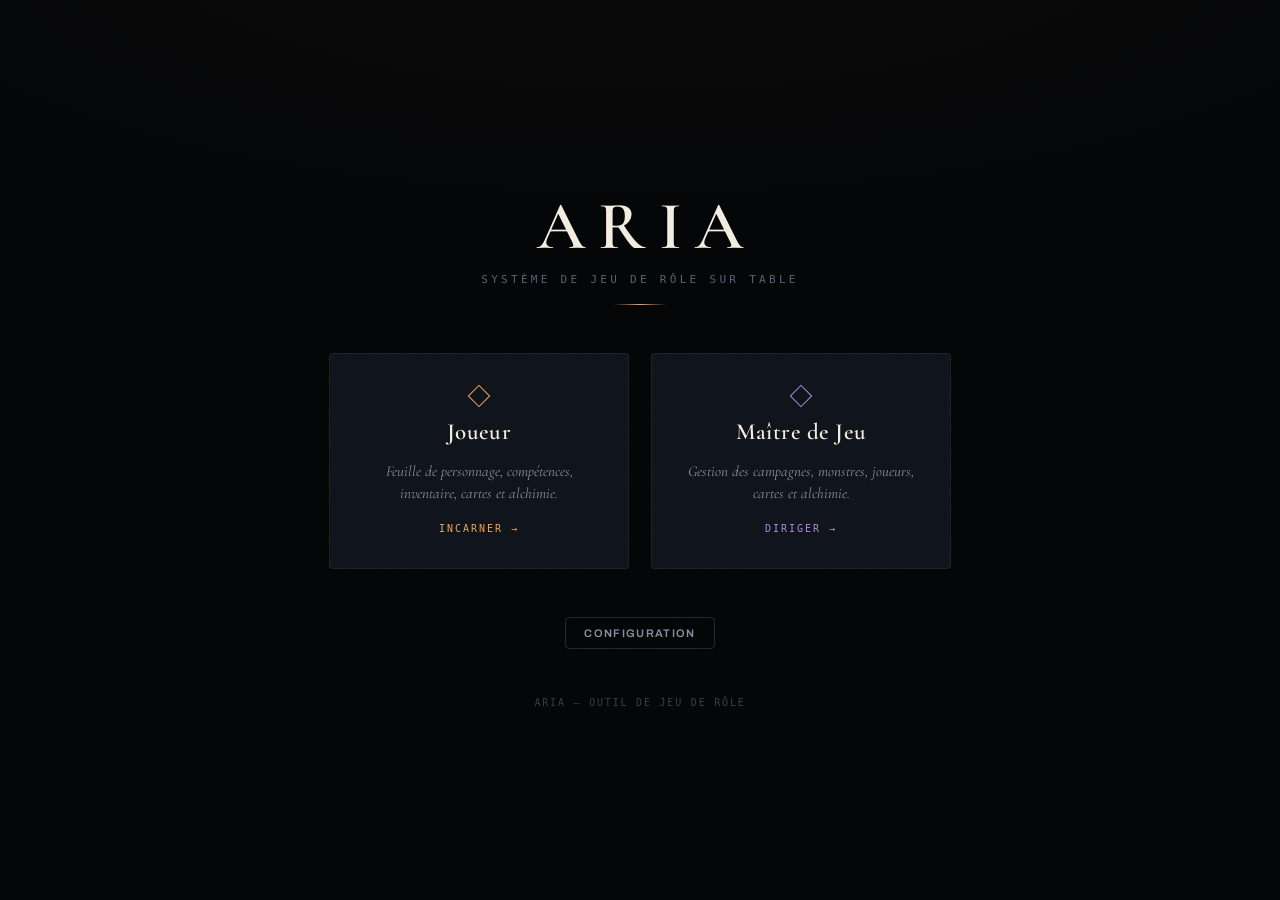
==== index.html @ 82f81d23 "feat: mirror Aria project" ====
<!DOCTYPE html>
<html lang="fr">
<head>
    <meta charset="UTF-8">
    <meta name="viewport" content="width=device-width, initial-scale=1.0">
    <title>ARIA</title>
    <link rel="icon" type="image/svg+xml" href="[data-uri]">
    <link rel="preconnect" href="https://fonts.googleapis.com">
    <link rel="preconnect" href="https://fonts.gstatic.com" crossorigin>
    <link href="https://fonts.googleapis.com/css2?family=Cormorant+Garamond:ital,wght@0,500;0,600;0,700;1,500;1,600&family=Archivo:wght@400;500;600;700;800&display=swap" rel="stylesheet">
    <style>
        *, *::before, *::after { box-sizing: border-box; margin: 0; padding: 0; }

        :root {
            --ink:#050608; --bg:#0b0e13; --panel:#10141b; --raise:#161b25;
            --line:rgba(150,168,200,.10); --line2:rgba(150,168,200,.20);
            --text:#e8ebf1; --warm:#f3ede1; --dim:#868f9f; --faint:#586273;
            --ember:#eca456; --ember2:#f6c07e; --embersoft:rgba(236,164,86,.12);
            --violet:#a98bdd; --violet2:#c4aef0; --violetsoft:rgba(169,139,221,.12);
            --field:rgba(0,0,0,.30);
            --frameShadow:rgba(0,0,0,.9);
            --pageGlow:rgba(236,164,86,.04);
            --radius: 4px;
        }

        html, body {
            height: 100%;
            background:
                radial-gradient(120% 60% at 50% -10%, var(--pageGlow), transparent 55%),
                var(--ink);
            color: var(--text);
        }

        body {
            font-family: 'Archivo', sans-serif;
            display: flex;
            flex-direction: column;
            align-items: center;
            justify-content: center;
            min-height: 100vh;
            padding: 32px 16px;
            gap: 48px;
            -webkit-font-smoothing: antialiased;
        }

        /* Film-grain material overlay */
        body::after {
            content: '';
            position: fixed;
            inset: 0;
            z-index: 9999;
            pointer-events: none;
            opacity: .05;
            mix-blend-mode: soft-light;
            background-image: url("data:image/svg+xml,%3Csvg xmlns='http://www.w3.org/2000/svg' width='160' height='160'%3E%3Cfilter id='n'%3E%3CfeTurbulence type='fractalNoise' baseFrequency='0.85' numOctaves='2' stitchTiles='stitch'/%3E%3C/filter%3E%3Crect width='100%25' height='100%25' filter='url(%23n)'/%3E%3C/svg%3E");
        }

        /* ── Header ── */
        .header {
            display: flex;
            flex-direction: column;
            align-items: center;
            gap: 12px;
            text-align: center;
        }

        .brand {
            font-family: 'Cormorant Garamond', serif;
            font-weight: 600;
            font-size: clamp(40px, 8vw, 68px);
            color: var(--warm);
            letter-spacing: .2em;
            text-indent: .2em;
            line-height: 1;
        }

        .tagline {
            font-family: ui-monospace, Menlo, monospace;
            font-size: 11px;
            letter-spacing: .3em;
            text-transform: uppercase;
            color: var(--faint);
        }

        .divider {
            width: 54px;
            height: 1px;
            background: linear-gradient(to right, transparent, var(--ember), transparent);
            margin-top: 6px;
        }

        /* ── Cards ── */
        .cards {
            display: flex;
            gap: 22px;
            flex-wrap: wrap;
            justify-content: center;
            width: 100%;
            max-width: 680px;
        }

        .card {
            flex: 1;
            min-width: 240px;
            max-width: 300px;
            display: flex;
            flex-direction: column;
            align-items: center;
            gap: 14px;
            padding: 34px 28px;
            background: var(--panel);
            border: 1px solid var(--line);
            border-radius: var(--radius);
            text-decoration: none;
            transition: transform .2s, border-color .2s;
            position: relative;
            overflow: hidden;
        }

        .card:hover { transform: translateY(-3px); }
        .card-player:hover { border-color: rgba(236,164,86,.4); }
        .card-gm:hover     { border-color: rgba(169,139,221,.4); }

        /* diamond mark (replaces emoji) */
        .card-icon {
            width: 16px;
            height: 16px;
            transform: rotate(45deg);
            border: 1.5px solid var(--ember);
            line-height: 0;
            font-size: 0;
        }
        .card-gm .card-icon { border-color: var(--violet); }

        .card-title {
            font-family: 'Cormorant Garamond', serif;
            font-size: 23px;
            font-weight: 600;
            letter-spacing: .02em;
            color: var(--warm);
        }

        .card-desc {
            font-family: 'Cormorant Garamond', serif;
            font-style: italic;
            font-size: 15px;
            color: var(--dim);
            text-align: center;
            line-height: 1.5;
        }

        .card-badge {
            font-family: ui-monospace, Menlo, monospace;
            font-size: 10px;
            letter-spacing: .2em;
            text-transform: uppercase;
            margin-top: 4px;
        }
        .card-player .card-badge { color: var(--ember); }
        .card-gm     .card-badge { color: var(--violet); }

        /* ── Footer ── */
        .footer {
            font-family: ui-monospace, Menlo, monospace;
            font-size: 10px;
            letter-spacing: .18em;
            text-transform: uppercase;
            color: var(--faint);
            opacity: .6;
            text-align: center;
        }

        /* ── Config button ── */
        .config-btn {
            background: none;
            border: 1px solid var(--line2);
            border-radius: var(--radius);
            color: var(--dim);
            font-family: 'Archivo', sans-serif;
            font-size: 11px;
            font-weight: 600;
            letter-spacing: .12em;
            text-transform: uppercase;
            padding: 9px 18px;
            cursor: pointer;
            transition: border-color .2s, color .2s;
        }
        .config-btn:hover { border-color: var(--ember); color: var(--ember2); }

        /* ── Modal ── */
        .modal-scrim {
            display: none;
            position: fixed;
            inset: 0;
            background: rgba(0,0,0,.6);
            z-index: 100;
            align-items: center;
            justify-content: center;
        }
        .modal-scrim.show { display: flex; }
        .config-modal {
            width: 100%;
            max-width: 420px;
            margin: 16px;
            border: 1px solid var(--line2);
            border-radius: 6px;
            background: var(--panel);
            padding: 26px;
            display: flex;
            flex-direction: column;
            gap: 8px;
            box-shadow: 0 30px 80px -30px var(--frameShadow);
        }
        .modal-header {
            display: flex;
            align-items: center;
            justify-content: space-between;
            margin-bottom: 10px;
        }
        .config-panel-title {
            font-family: ui-monospace, Menlo, monospace;
            font-size: 10px;
            letter-spacing: .22em;
            text-transform: uppercase;
            color: var(--faint);
        }
        .modal-close {
            background: none;
            border: none;
            color: var(--dim);
            font-size: 16px;
            cursor: pointer;
            padding: 0 4px;
            line-height: 1;
            transition: color .15s;
        }
        .modal-close:hover { color: var(--text); }
        .config-label {
            font-family: ui-monospace, Menlo, monospace;
            font-size: 9.5px;
            letter-spacing: .16em;
            text-transform: uppercase;
            color: var(--faint);
            margin-top: 10px;
        }
        .config-input {
            background: var(--field);
            border: 1px solid var(--line2);
            border-radius: 3px;
            color: var(--text);
            font-family: 'Archivo', sans-serif;
            font-size: 14px;
            padding: 9px 12px;
            width: 100%;
            transition: border-color .2s;
        }
        .config-input:focus { outline: none; border-color: var(--ember); }
        .config-save-btn {
            margin-top: 14px;
            background: var(--ember);
            border: none;
            border-radius: 3px;
            color: var(--ink);
            font-family: 'Archivo', sans-serif;
            font-size: 12px;
            font-weight: 700;
            letter-spacing: .1em;
            text-transform: uppercase;
            padding: 11px 24px;
            cursor: pointer;
            align-self: flex-end;
            transition: filter .2s;
        }
        .config-save-btn:hover { filter: brightness(1.08); }

        /* ── Light mode ── */
        body.light-mode {
            --ink:#ddd4c2; --bg:#f4efe4; --panel:#fcf9f1; --raise:#fff;
            --line:rgba(70,56,30,.13); --line2:rgba(70,56,30,.24);
            --text:#2c2820; --warm:#1b1710; --dim:#6c6353; --faint:#9c917a;
            --ember:#a9620f; --ember2:#8a4f0c; --embersoft:rgba(169,98,15,.14);
            --violet:#6a47a3; --violet2:#523784; --violetsoft:rgba(106,71,163,.13);
            --field:rgba(50,38,14,.05);
            --frameShadow:rgba(70,52,22,.16);
            --pageGlow:rgba(169,98,15,.05);
        }
    </style>
</head>
<body>

    <div class="header">
        <div class="brand">ARIA</div>
        <div class="tagline">Système de jeu de rôle sur table</div>
        <div class="divider"></div>
    </div>

    <div class="cards">
        <a class="card card-player" href="views/aria-player.html">
            <div class="card-icon"></div>
            <div class="card-title">Joueur</div>
            <p class="card-desc">Feuille de personnage, compétences, inventaire, cartes et alchimie.</p>
            <div class="card-badge">Incarner &rarr;</div>
        </a>

        <a class="card card-gm" href="views/aria-gm.html">
            <div class="card-icon"></div>
            <div class="card-title">Maître de Jeu</div>
            <p class="card-desc">Gestion des campagnes, monstres, joueurs, cartes et alchimie.</p>
            <div class="card-badge">Diriger &rarr;</div>
        </a>
    </div>

    <button class="config-btn" onclick="openConfig()">Configuration</button>

    <div class="footer">ARIA &mdash; Outil de jeu de rôle</div>

    <div class="modal-scrim" id="cfg-scrim" onclick="closeConfigOnScrim(event)">
        <div class="config-modal">
            <div class="modal-header">
                <div class="config-panel-title">Configuration</div>
                <button class="modal-close" onclick="closeConfig()">✕</button>
            </div>
            <label class="config-label">Clé Ably</label>
            <input class="config-input" id="cfg-ably" type="password" placeholder="xxxxxxxx:xxxxxxxx" />
            <label class="config-label">Clé API dddice</label>
            <input class="config-input" id="cfg-dddice-key" type="password" placeholder="Votre clé API…" />
            <label class="config-label">Room dddice</label>
            <input class="config-input" id="cfg-dddice-room" placeholder="slug ou URL complète" />
            <label class="config-label">Clé API YouTube <span style="font-size:11px;opacity:.6;">(optionnel — pour les playlists)</span></label>
            <input class="config-input" id="cfg-youtube-key" type="password" placeholder="AIzaSy…" />
            <button class="config-save-btn" id="cfg-save-btn" onclick="saveConfig()">Sauvegarder</button>
        </div>
    </div>

    <script>
        (function () {
            const cfg = JSON.parse(localStorage.getItem('aria-config') || '{}');
            if (cfg.lightMode) document.body.classList.add('light-mode');
        })();

        function openConfig() {
            const cfg = JSON.parse(localStorage.getItem('aria-config') || '{}');
            document.getElementById('cfg-ably').value        = cfg.ablyKey       || '';
            document.getElementById('cfg-dddice-key').value  = cfg.dddiceKey     || '';
            document.getElementById('cfg-dddice-room').value = cfg.dddiceRoom    || '';
            document.getElementById('cfg-youtube-key').value = cfg.youtubeApiKey || '';
            document.getElementById('cfg-scrim').classList.add('show');
        }

        function closeConfig() {
            document.getElementById('cfg-scrim').classList.remove('show');
        }

        function closeConfigOnScrim(e) {
            if (e.target === document.getElementById('cfg-scrim')) closeConfig();
        }

        function saveConfig() {
            const cfg = JSON.parse(localStorage.getItem('aria-config') || '{}');
            cfg.ablyKey       = document.getElementById('cfg-ably').value.trim();
            cfg.dddiceKey     = document.getElementById('cfg-dddice-key').value.trim();
            cfg.dddiceRoom    = document.getElementById('cfg-dddice-room').value.trim();
            cfg.youtubeApiKey = document.getElementById('cfg-youtube-key').value.trim();
            localStorage.setItem('aria-config', JSON.stringify(cfg));
            const btn = document.getElementById('cfg-save-btn');
            btn.textContent = 'Sauvegardé ✓';
            setTimeout(() => { btn.textContent = 'Sauvegarder'; closeConfig(); }, 1200);
        }

        window.addEventListener('storage', e => {
            if (e.key !== 'aria-config') return;
            const cfg = JSON.parse(e.newValue || '{}');
            document.body.classList.toggle('light-mode', !!cfg.lightMode);
        });
    </script>
    <script src="js/aria-supabase.js"></script>
</body>
</html>
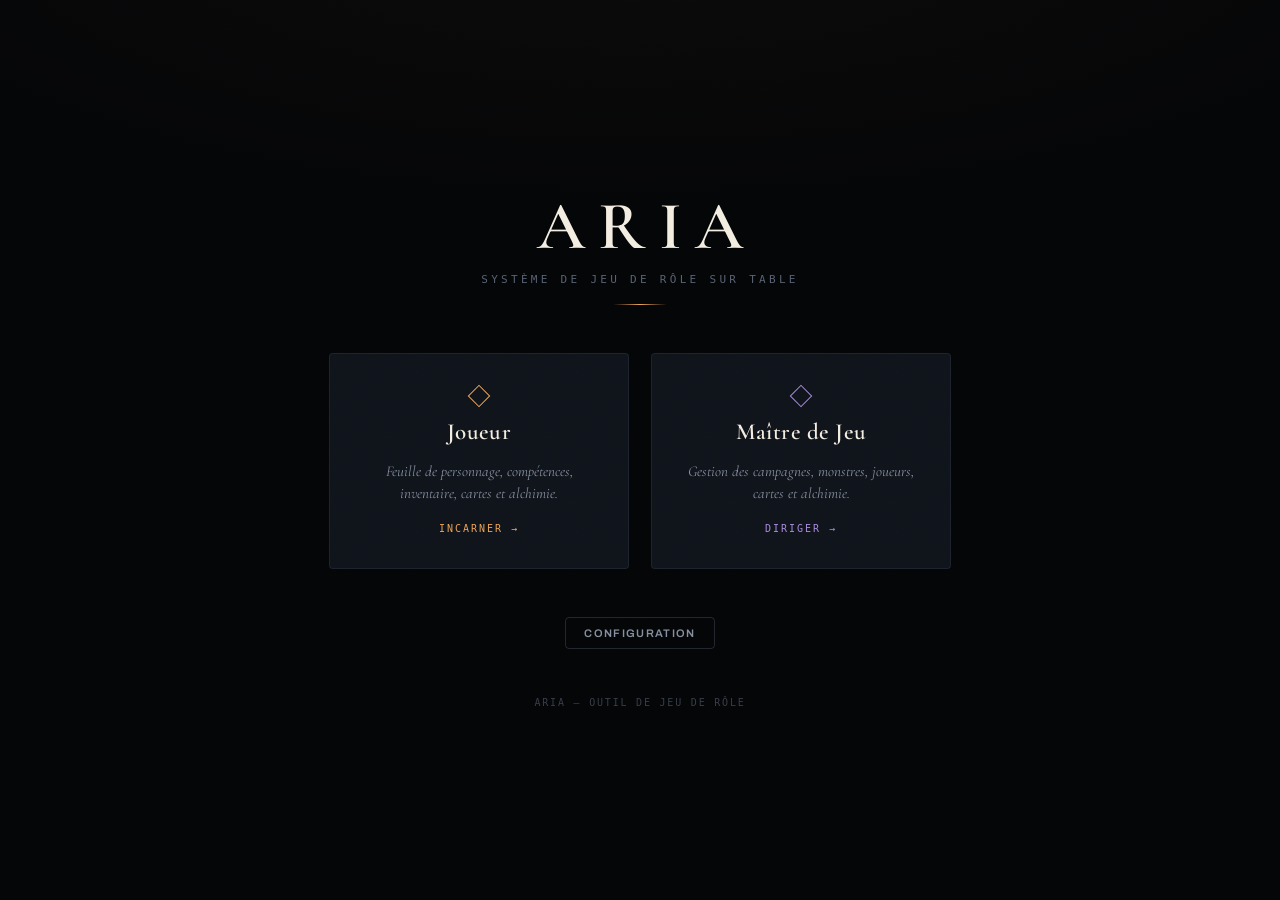
==== commit 165d030d: "feat: balisage SEO sur la page d'accueil Aucun changement visuel : la page d'accueil reste l'applica" ====
--- a/index.html
+++ b/index.html
@@ -3,7 +3,33 @@
 <head>
     <meta charset="UTF-8">
     <meta name="viewport" content="width=device-width, initial-scale=1.0">
-    <title>ARIA</title>
+
+    <!-- ── SEO : remplacez aria-jdr.fr par votre domaine dans TOUTES les URL absolues ── -->
+    <title>ARIA Table — feuille de personnage, écran de MJ et overlay OBS</title>
+    <meta name="description" content="Table virtuelle gratuite pour le jeu de rôle ARIA : feuille de personnage, écran de Maître de Jeu, jets de dés partagés, webcams et overlay OBS. Sans installation.">
+    <link rel="canonical" href="https://aria-jdr.fr/">
+    <meta name="robots" content="index, follow, max-image-preview:large, max-snippet:-1">
+    <meta name="author" content="Mathieu Chateigner">
+    <meta name="theme-color" content="#050608" media="(prefers-color-scheme: dark)">
+    <meta name="theme-color" content="#f7f4ee" media="(prefers-color-scheme: light)">
+    <link rel="alternate" hreflang="fr" href="https://aria-jdr.fr/">
+    <link rel="alternate" hreflang="x-default" href="https://aria-jdr.fr/">
+
+    <meta property="og:type" content="website">
+    <meta property="og:locale" content="fr_FR">
+    <meta property="og:site_name" content="ARIA Table">
+    <meta property="og:title" content="ARIA Table — la table virtuelle du jeu de rôle ARIA">
+    <meta property="og:description" content="Feuille de personnage, écran de MJ, jets de dés en direct, webcams et overlay OBS. Gratuit, sans installation, dans le navigateur.">
+    <meta property="og:url" content="https://aria-jdr.fr/">
+    <meta property="og:image" content="https://aria-jdr.fr/og-image.png">
+    <meta property="og:image:width" content="1200">
+    <meta property="og:image:height" content="630">
+    <meta property="og:image:alt" content="L'écran de Maître de Jeu d'ARIA Table avec les fiches des joueurs et leurs webcams.">
+
+    <meta name="twitter:card" content="summary_large_image">
+    <meta name="twitter:title" content="ARIA Table — la table virtuelle du jeu de rôle ARIA">
+    <meta name="twitter:description" content="Feuille de personnage, écran de MJ, jets de dés en direct, webcams et overlay OBS. Gratuit, sans installation.">
+    <meta name="twitter:image" content="https://aria-jdr.fr/og-image.png">
     <link rel="icon" type="image/svg+xml" href="[data-uri]">
     <link rel="preconnect" href="https://fonts.googleapis.com">
     <link rel="preconnect" href="https://fonts.gstatic.com" crossorigin>
@@ -57,6 +83,7 @@
 
         /* ── Header ── */
         .header {
+            position: relative;
             display: flex;
             flex-direction: column;
             align-items: center;
@@ -91,6 +118,7 @@
 
         /* ── Cards ── */
         .cards {
+            position: relative;
             display: flex;
             gap: 22px;
             flex-wrap: wrap;
@@ -161,6 +189,7 @@
 
         /* ── Footer ── */
         .footer {
+            position: relative;
             font-family: ui-monospace, Menlo, monospace;
             font-size: 10px;
             letter-spacing: .18em;
@@ -172,6 +201,7 @@
 
         /* ── Config button ── */
         .config-btn {
+            position: relative;
             background: none;
             border: 1px solid var(--line2);
             border-radius: var(--radius);
@@ -285,11 +315,40 @@
             --pageGlow:rgba(169,98,15,.05);
         }
     </style>
+
+    <!-- Donnees structurees : l'application -->
+    <script type="application/ld+json">
+    {
+      "@context": "https://schema.org",
+      "@type": "WebApplication",
+      "name": "ARIA Table",
+      "url": "https://aria-jdr.fr/",
+      "applicationCategory": "GameApplication",
+      "operatingSystem": "Navigateur web (Chrome recommandé)",
+      "inLanguage": "fr",
+      "description": "Table virtuelle pour le jeu de rôle ARIA : feuille de personnage interactive, écran de Maître de Jeu, jets de dés partagés en temps réel, webcams intégrées et overlay OBS pour le streaming.",
+      "browserRequirements": "Requiert JavaScript. Chrome ou Edge recommandés pour la webcam.",
+      "author": { "@type": "Person", "name": "Mathieu Chateigner" },
+      "offers": { "@type": "Offer", "price": "0", "priceCurrency": "EUR", "category": "free" },
+      "featureList": [
+        "Feuille de personnage interactive",
+        "Jets de dés partagés en temps réel",
+        "Écran de Maître de Jeu",
+        "Webcams intégrées à la table",
+        "Overlay OBS pour le streaming",
+        "Bestiaire et gestion des monstres",
+        "Musique d'ambiance synchronisée",
+        "Messagerie privée entre joueurs"
+      ]
+    }
+    </script>
 </head>
 <body>
 
+    <div id="dungeon-bg-root" style="position:fixed;inset:0;z-index:0;"></div>
+
     <div class="header">
-        <div class="brand">ARIA</div>
+        <h1 class="brand">ARIA</h1>
         <div class="tagline">Système de jeu de rôle sur table</div>
         <div class="divider"></div>
     </div>
@@ -322,16 +381,13 @@
             </div>
             <label class="config-label">Clé Ably</label>
             <input class="config-input" id="cfg-ably" type="password" placeholder="xxxxxxxx:xxxxxxxx" />
-            <label class="config-label">Clé API dddice</label>
-            <input class="config-input" id="cfg-dddice-key" type="password" placeholder="Votre clé API…" />
-            <label class="config-label">Room dddice</label>
-            <input class="config-input" id="cfg-dddice-room" placeholder="slug ou URL complète" />
             <label class="config-label">Clé API YouTube <span style="font-size:11px;opacity:.6;">(optionnel — pour les playlists)</span></label>
             <input class="config-input" id="cfg-youtube-key" type="password" placeholder="AIzaSy…" />
             <button class="config-save-btn" id="cfg-save-btn" onclick="saveConfig()">Sauvegarder</button>
         </div>
     </div>
 
+    <script src="js/aria-dungeon-bg.js"></script>
     <script>
         (function () {
             const cfg = JSON.parse(localStorage.getItem('aria-config') || '{}');
@@ -341,8 +397,6 @@
         function openConfig() {
             const cfg = JSON.parse(localStorage.getItem('aria-config') || '{}');
             document.getElementById('cfg-ably').value        = cfg.ablyKey       || '';
-            document.getElementById('cfg-dddice-key').value  = cfg.dddiceKey     || '';
-            document.getElementById('cfg-dddice-room').value = cfg.dddiceRoom    || '';
             document.getElementById('cfg-youtube-key').value = cfg.youtubeApiKey || '';
             document.getElementById('cfg-scrim').classList.add('show');
         }
@@ -358,8 +412,6 @@
         function saveConfig() {
             const cfg = JSON.parse(localStorage.getItem('aria-config') || '{}');
             cfg.ablyKey       = document.getElementById('cfg-ably').value.trim();
-            cfg.dddiceKey     = document.getElementById('cfg-dddice-key').value.trim();
-            cfg.dddiceRoom    = document.getElementById('cfg-dddice-room').value.trim();
             cfg.youtubeApiKey = document.getElementById('cfg-youtube-key').value.trim();
             localStorage.setItem('aria-config', JSON.stringify(cfg));
             const btn = document.getElementById('cfg-save-btn');
@@ -373,6 +425,5 @@
             document.body.classList.toggle('light-mode', !!cfg.lightMode);
         });
     </script>
-    <script src="js/aria-supabase.js"></script>
 </body>
 </html>
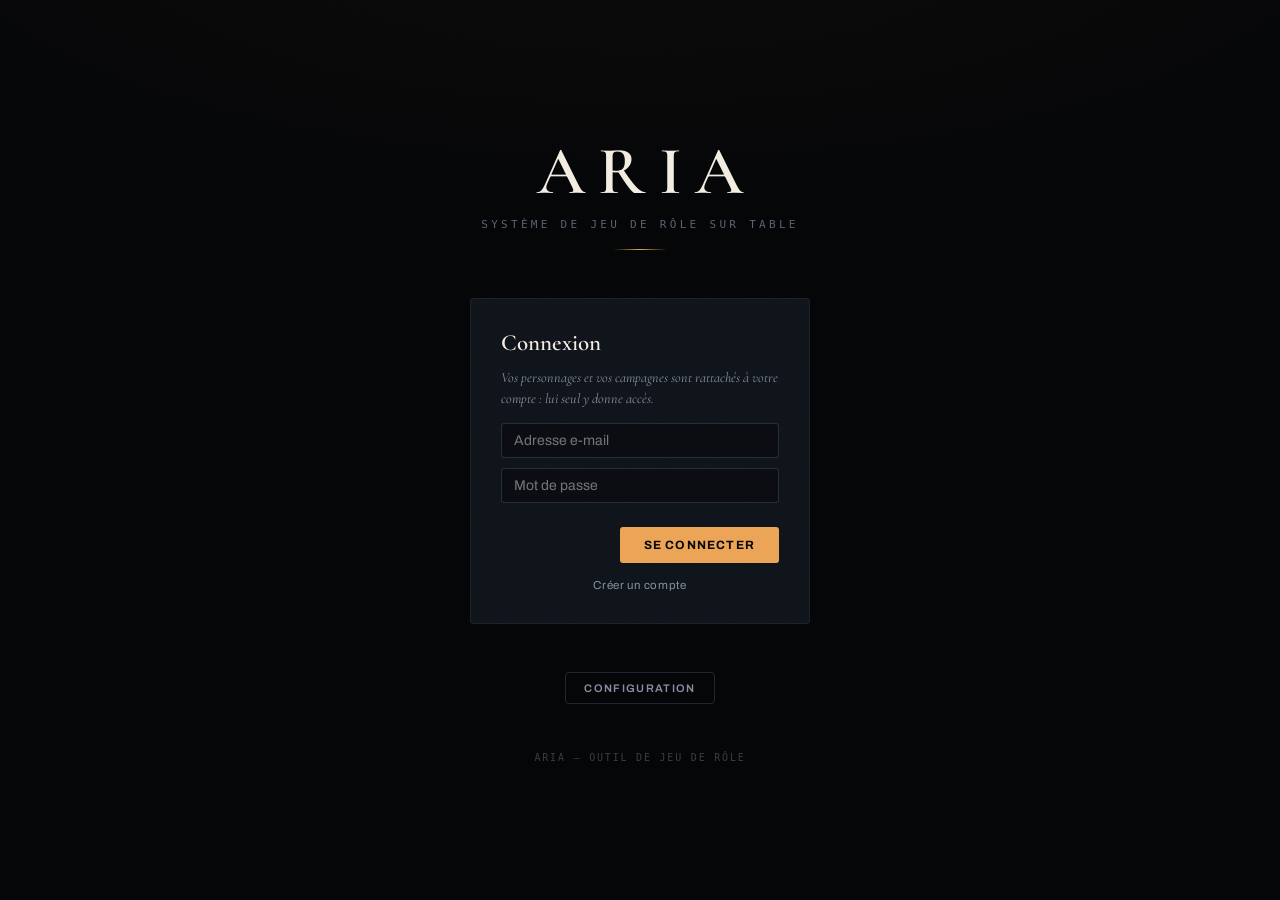
==== commit 493dd3f4: "feat: accueil ferme aux visiteurs non connectes La page d'accueil proposait les deux panneaux sans r" ====
--- a/index.html
+++ b/index.html
@@ -41,6 +41,7 @@
             --ink:#050608; --bg:#0b0e13; --panel:#10141b; --raise:#161b25;
             --line:rgba(150,168,200,.10); --line2:rgba(150,168,200,.20);
             --text:#e8ebf1; --warm:#f3ede1; --dim:#868f9f; --faint:#586273;
+            --bad:#e25a4f;
             --ember:#eca456; --ember2:#f6c07e; --embersoft:rgba(236,164,86,.12);
             --violet:#a98bdd; --violet2:#c4aef0; --violetsoft:rgba(169,139,221,.12);
             --field:rgba(0,0,0,.30);
@@ -273,6 +274,69 @@
             color: var(--faint);
             margin-top: 10px;
         }
+        /* Carte de connexion de l'accueil. Elle reprend .config-input et
+           .config-save-btn de la modale : meme page, memes champs. */
+        .home-auth {
+            position: relative;
+            z-index: 1;
+            display: flex;
+            flex-direction: column;
+            gap: 10px;
+            width: 340px;
+            max-width: calc(100vw - 48px);
+            margin: 0 auto;
+            padding: 30px 30px 26px;
+            border: 1px solid var(--line);
+            border-radius: 4px;
+            background: var(--panel);
+        }
+        .home-auth-title {
+            font-family: 'Cormorant Garamond', serif;
+            font-size: 23px;
+            font-weight: 600;
+            color: var(--warm);
+        }
+        .home-auth-desc {
+            font-family: 'Cormorant Garamond', serif;
+            font-style: italic;
+            font-size: 14px;
+            line-height: 1.5;
+            color: var(--dim);
+            margin: 0 0 4px;
+        }
+        .home-auth-error {
+            font-family: 'Archivo', sans-serif;
+            font-size: 12px;
+            line-height: 1.45;
+            color: var(--bad);
+            border-left: 2px solid var(--bad);
+            padding: 2px 0 2px 10px;
+        }
+        .home-auth-switch {
+            background: none;
+            border: none;
+            color: var(--dim);
+            font-family: 'Archivo', sans-serif;
+            font-size: 11.5px;
+            letter-spacing: .06em;
+            padding: 6px 4px;
+            cursor: pointer;
+            transition: color .15s;
+        }
+        .home-auth-switch:hover { color: var(--ember); }
+        .home-account {
+            position: relative;
+            z-index: 1;
+            display: flex;
+            align-items: center;
+            justify-content: center;
+            gap: 12px;
+            margin-top: 22px;
+            font-family: ui-monospace, Menlo, monospace;
+            font-size: 12px;
+            color: var(--dim);
+        }
+        .home-account-btn { text-transform: uppercase; font-weight: 600; font-size: 11px; color: var(--faint); }
         .config-input {
             background: var(--field);
             border: 1px solid var(--line2);
@@ -308,6 +372,7 @@
             --ink:#ddd4c2; --bg:#f4efe4; --panel:#fcf9f1; --raise:#fff;
             --line:rgba(70,56,30,.13); --line2:rgba(70,56,30,.24);
             --text:#2c2820; --warm:#1b1710; --dim:#6c6353; --faint:#9c917a;
+            --bad:#bd3528;
             --ember:#a9620f; --ember2:#8a4f0c; --embersoft:rgba(169,98,15,.14);
             --violet:#6a47a3; --violet2:#523784; --violetsoft:rgba(106,71,163,.13);
             --field:rgba(50,38,14,.05);
@@ -353,7 +418,19 @@
         <div class="divider"></div>
     </div>
 
-    <div class="cards">
+    <!-- Sans session, les deux panneaux ne peuvent rien lire : RLS ne rend rien.
+         Les proposer reviendrait a envoyer l'utilisateur vers un ecran vide. -->
+    <div class="home-auth" id="home-auth" style="display:none;">
+        <div class="home-auth-title" id="home-auth-title">Connexion</div>
+        <p class="home-auth-desc">Vos personnages et vos campagnes sont rattachés à votre compte : lui seul y donne accès.</p>
+        <input class="config-input" id="home-email" type="email" autocomplete="email" placeholder="Adresse e-mail" onkeydown="if(event.key==='Enter')homeSubmitAuth()" />
+        <input class="config-input" id="home-password" type="password" autocomplete="current-password" placeholder="Mot de passe" onkeydown="if(event.key==='Enter')homeSubmitAuth()" />
+        <div class="home-auth-error" id="home-auth-error" style="display:none;"></div>
+        <button class="config-save-btn" id="home-auth-submit" onclick="homeSubmitAuth()">Se connecter</button>
+        <button class="home-auth-switch" id="home-auth-switch" onclick="homeSetAuthMode(_homeAuthMode === 'up' ? 'in' : 'up')">Créer un compte</button>
+    </div>
+
+    <div class="cards" id="home-cards" style="display:none;">
         <a class="card card-player" href="views/aria-player.html">
             <div class="card-icon"></div>
             <div class="card-title">Joueur</div>
@@ -367,6 +444,11 @@
             <p class="card-desc">Gestion des campagnes, monstres, joueurs, cartes et alchimie.</p>
             <div class="card-badge">Diriger &rarr;</div>
         </a>
+    </div>
+
+    <div class="home-account" id="home-account" style="display:none;">
+        <span id="home-account-mail"></span>
+        <button class="home-auth-switch home-account-btn" onclick="homeSignOut()">Déconnexion</button>
     </div>
 
     <button class="config-btn" onclick="openConfig()">Configuration</button>
@@ -388,11 +470,65 @@
     </div>
 
     <script src="js/aria-dungeon-bg.js"></script>
+    <script src="js/aria-supabase.js"></script>
     <script>
         (function () {
             const cfg = JSON.parse(localStorage.getItem('aria-config') || '{}');
             if (cfg.lightMode) document.body.classList.add('light-mode');
         })();
+
+        // ── Compte ────────────────────────────────────────────────────────
+        // Les deux cartes mènent à des panneaux qui ne peuvent rien lire sans
+        // session : RLS ne rend rien. Cette page montre donc l'un ou l'autre,
+        // jamais les deux. La logique de session vit dans aria-supabase.js —
+        // ici il n'y a qu'un formulaire de plus, pas un second modèle.
+        let _homeAuthMode = 'in';
+
+        function homeSetAuthMode(mode) {
+            _homeAuthMode = mode;
+            const signup = mode === 'up';
+            document.getElementById('home-auth-title').textContent  = signup ? 'Créer un compte' : 'Connexion';
+            document.getElementById('home-auth-submit').textContent = signup ? 'Créer le compte' : 'Se connecter';
+            document.getElementById('home-auth-switch').textContent = signup ? "J'ai déjà un compte" : 'Créer un compte';
+            homeAuthError('');
+        }
+
+        function homeAuthError(msg) {
+            const box = document.getElementById('home-auth-error');
+            box.textContent = msg;
+            box.style.display = msg ? '' : 'none';
+        }
+
+        function renderHome() {
+            const signedIn = sbSignedIn();
+            document.getElementById('home-auth').style.display    = signedIn ? 'none' : '';
+            document.getElementById('home-cards').style.display   = signedIn ? '' : 'none';
+            document.getElementById('home-account').style.display = signedIn ? '' : 'none';
+            if (signedIn) document.getElementById('home-account-mail').textContent = sbUserEmail();
+        }
+
+        async function homeSubmitAuth() {
+            const email = document.getElementById('home-email').value.trim();
+            const pass  = document.getElementById('home-password').value;
+            if (!email || !pass) { homeAuthError('Adresse et mot de passe requis.'); return; }
+            if (_homeAuthMode === 'up' && pass.length < 6) { homeAuthError('Mot de passe : 6 caractères minimum.'); return; }
+
+            const btn = document.getElementById('home-auth-submit');
+            btn.disabled = true;
+            homeAuthError('');
+            const res = _homeAuthMode === 'up' ? await sbSignUp(email, pass) : await sbSignIn(email, pass);
+            btn.disabled = false;
+            if (res.error) { homeAuthError(res.error); return; }
+            document.getElementById('home-password').value = '';
+            renderHome();
+        }
+
+        function homeSignOut() {
+            sbSignOut();
+            renderHome();
+        }
+
+        renderHome();
 
         function openConfig() {
             const cfg = JSON.parse(localStorage.getItem('aria-config') || '{}');
@@ -420,6 +556,10 @@
         }
 
         window.addEventListener('storage', e => {
+            // Se connecter ou se déconnecter dans un panneau doit se voir ici :
+            // sans cela, cette page proposerait encore les deux cartes après une
+            // déconnexion faite dans l'onglet d'à côté.
+            if (e.key === 'aria-session') { location.reload(); return; }
             if (e.key !== 'aria-config') return;
             const cfg = JSON.parse(e.newValue || '{}');
             document.body.classList.toggle('light-mode', !!cfg.lightMode);
